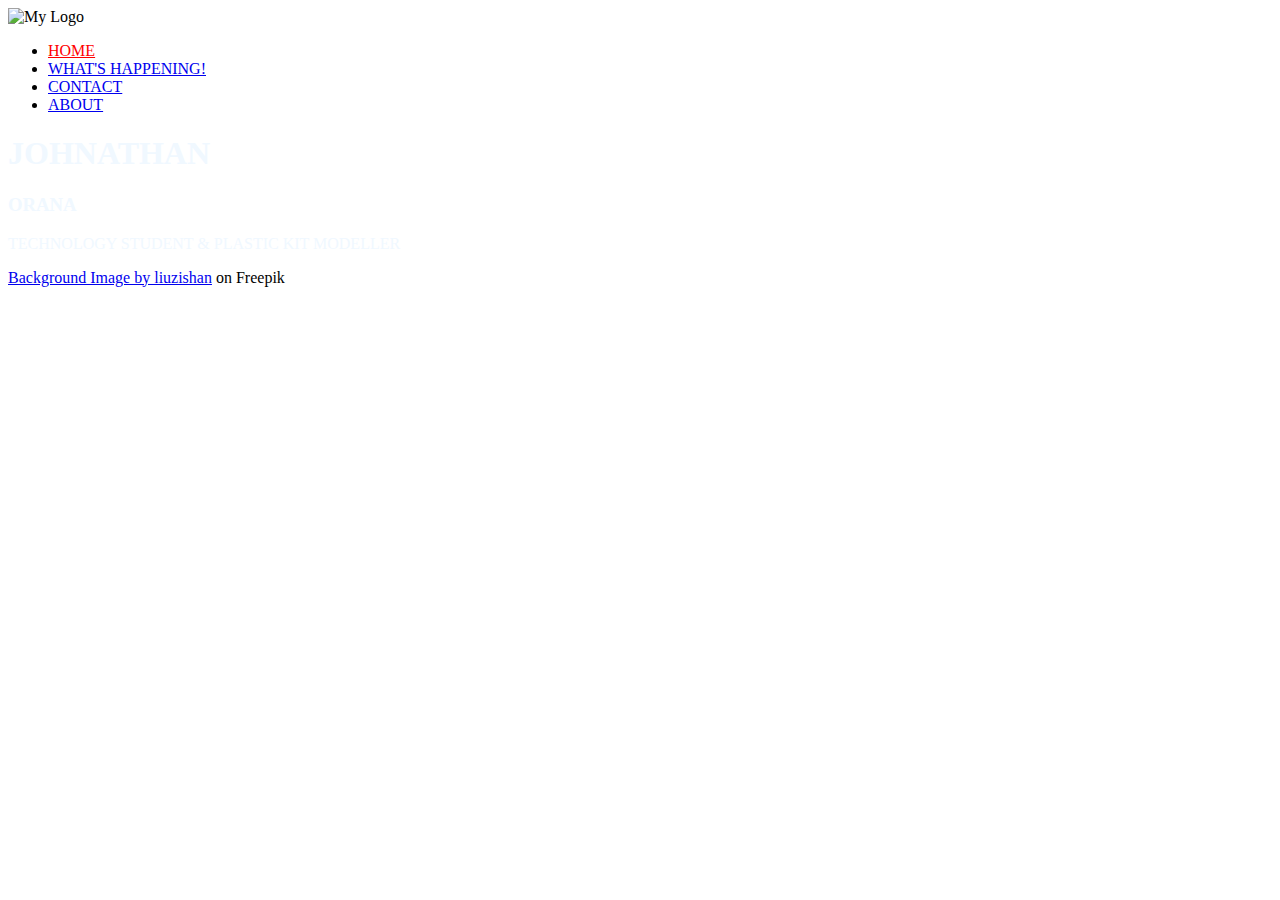
==== index.html @ 2ca0412c "Update index.html" ====
<!DOCTYPE html>
<html lang="en">
<head>
    <meta charset="UTF-8">
    <meta http-equiv="X-UA-Compatible" content="IE=edge">
    <meta name="viewport" content="width=device-width, initial-scale=1.0">
    <title>HOME | Johnathan</title>
    <link rel="stylesheet" href="https://github.com/jorana/jorana.github.io/main/style.css">
</head>
<body>
    <div class="header">
        <img class="logo" src="https://github.com/jorana/jorana.github.io/main/Images/Logo.PNG" alt="My Logo">
        <nav>
            <div class="nav-links">
                <ul>
                    <li><a href="#" style="color:red">HOME</a></li>
                    <li><a href="../Lab01/whats_happening.html">WHAT'S HAPPENING!</a></li>
                    <li><a href="../Lab01/contact.html">CONTACT</a></li>
                    <li><a href="../Lab01/about.html">ABOUT</a></li>
                </ul>
            </div>
        </nav>
        <div class="name">
            <h1 style="color:aliceblue;">JOHNATHAN</h1>
            <h3 style="color:aliceblue;">ORANA</h3>
            <p style="color:aliceblue;">TECHNOLOGY STUDENT & PLASTIC KIT MODELLER</p>
        </div>
        <div class="citation">
            <a href="https://www.freepik.com/free-vector/combination-circuit-head-shape-artificial-intelligence-moral-electronic-world-illustration_14803707.htm#query=technology%20background&position=4&from_view=keyword">
                Background Image by liuzishan</a> on Freepik
        </div>
    </div>

</body>
</html>
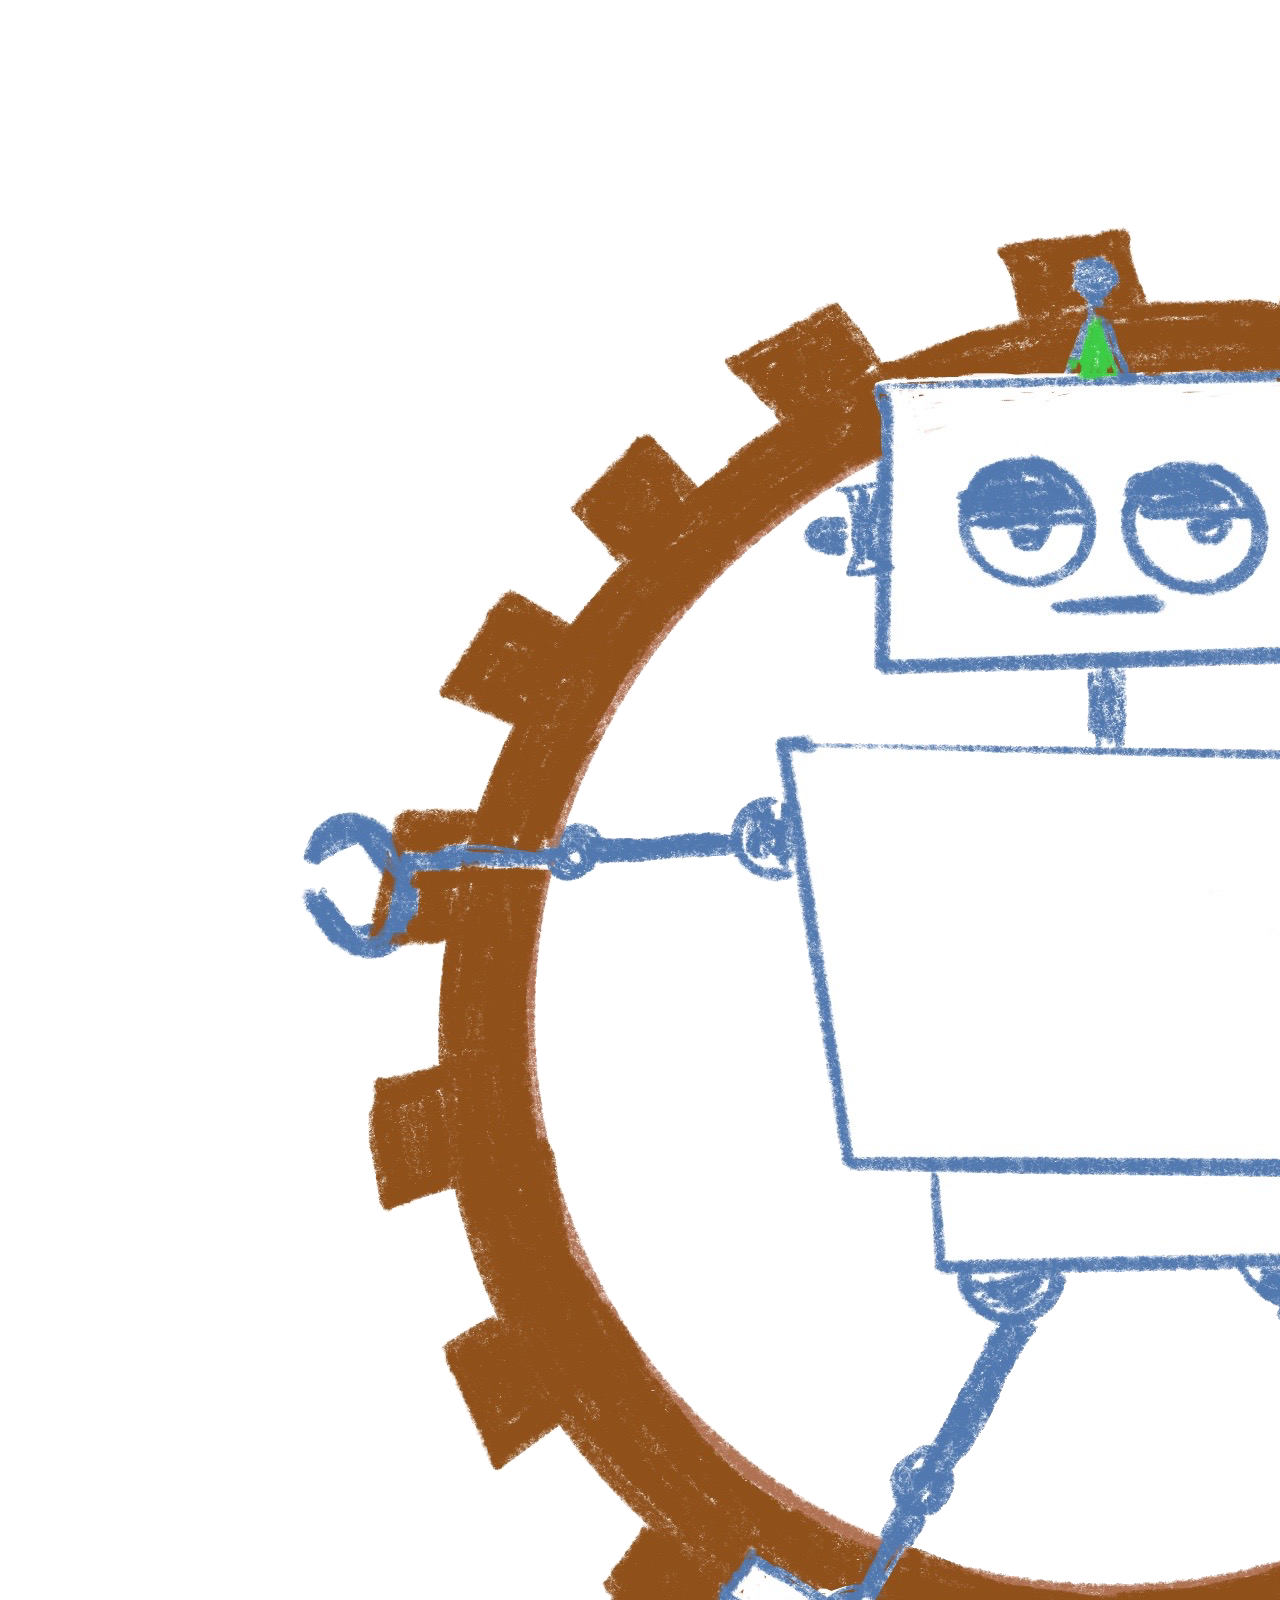
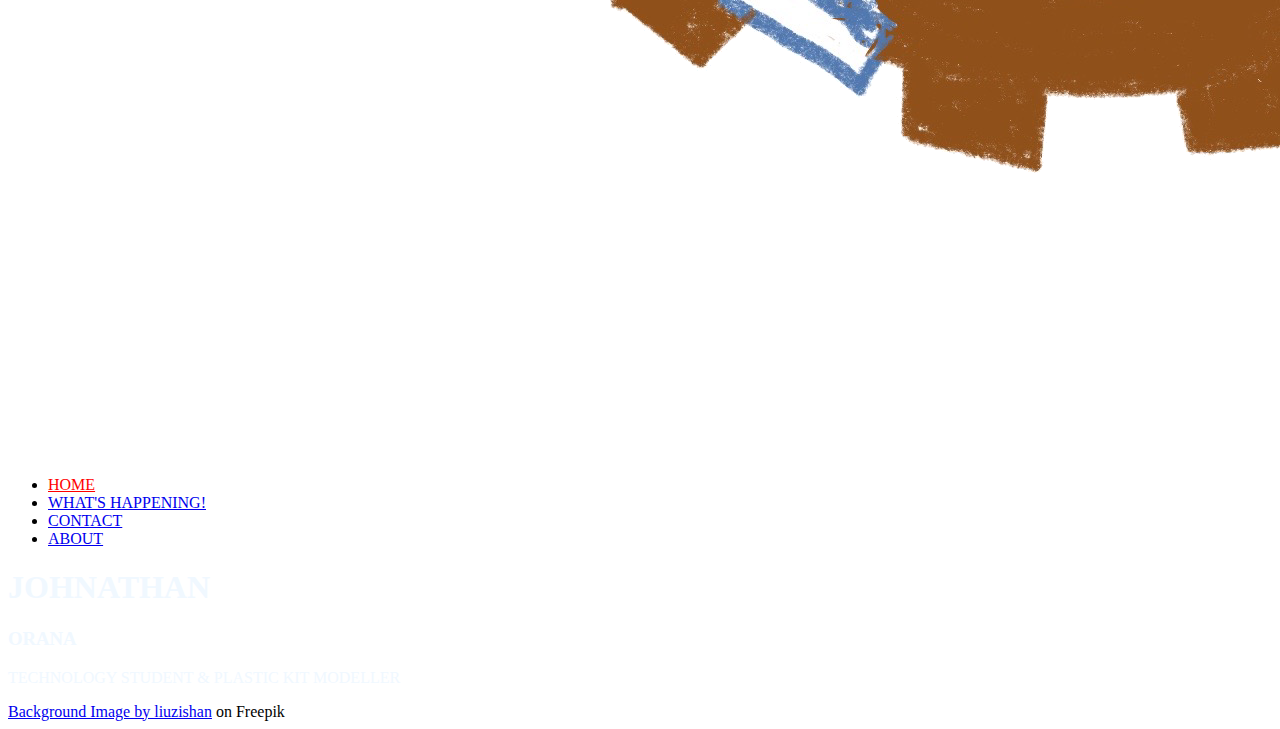
==== commit 70ce5d5c: "Update index.html" ====
--- a/index.html
+++ b/index.html
@@ -5,11 +5,11 @@
     <meta http-equiv="X-UA-Compatible" content="IE=edge">
     <meta name="viewport" content="width=device-width, initial-scale=1.0">
     <title>HOME | Johnathan</title>
-    <link rel="stylesheet" href="https://github.com/jorana/jorana.github.io/main/style.css">
+    <link rel="stylesheet" href="https://jorana.github.io/main/style.css">
 </head>
 <body>
     <div class="header">
-        <img class="logo" src="https://github.com/jorana/jorana.github.io/main/Images/Logo.PNG" alt="My Logo">
+        <img class="logo" src="/Images/Logo.PNG" alt="My Logo">
         <nav>
             <div class="nav-links">
                 <ul>
@@ -32,4 +32,4 @@
     </div>
 
 </body>
-</html>+</html>
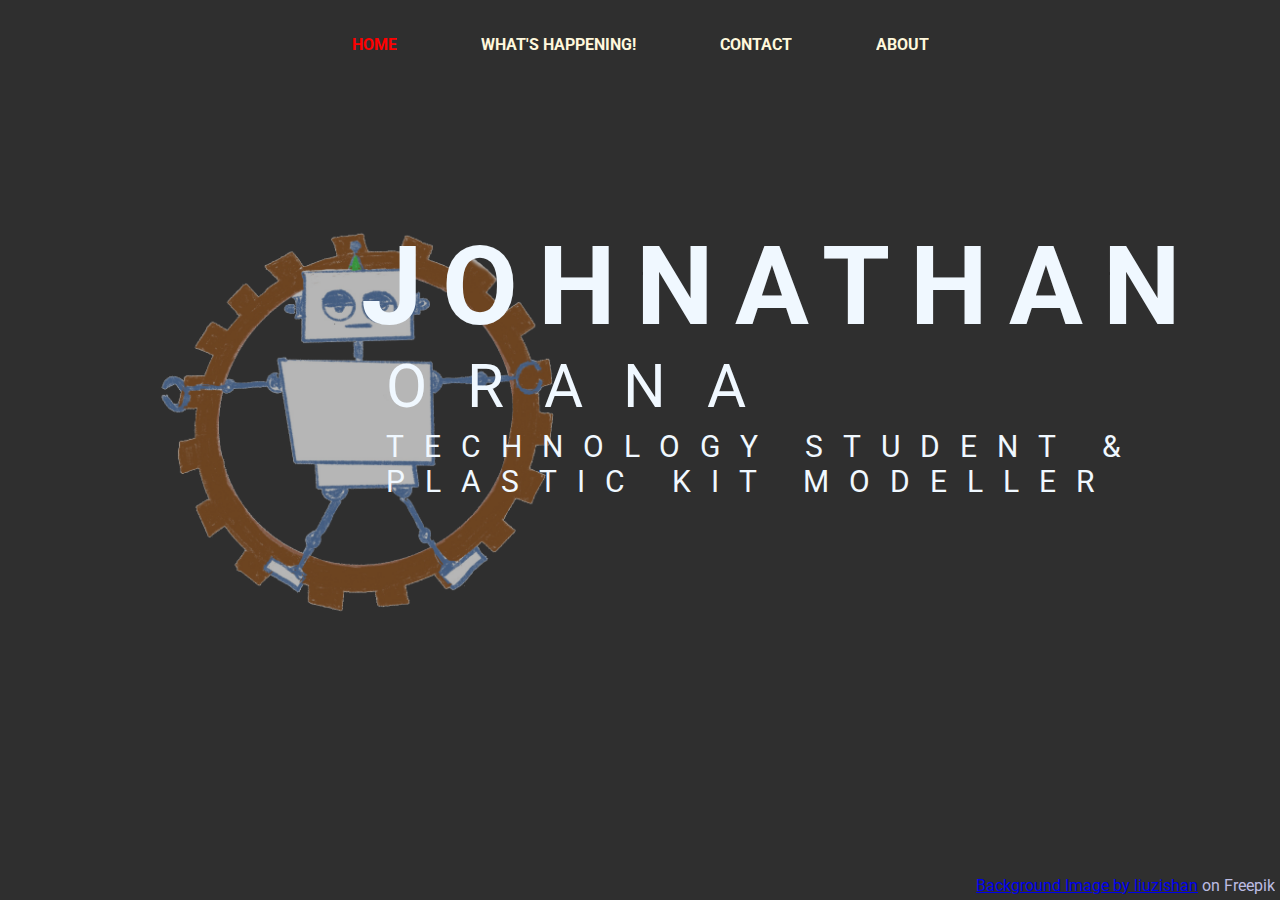
==== commit ff7b5736: "Update index.html" ====
--- a/index.html
+++ b/index.html
@@ -5,7 +5,7 @@
     <meta http-equiv="X-UA-Compatible" content="IE=edge">
     <meta name="viewport" content="width=device-width, initial-scale=1.0">
     <title>HOME | Johnathan</title>
-    <link rel="stylesheet" href="https://jorana.github.io/main/style.css">
+    <link rel="stylesheet" href="/style.css">
 </head>
 <body>
     <div class="header">
@@ -14,9 +14,9 @@
             <div class="nav-links">
                 <ul>
                     <li><a href="#" style="color:red">HOME</a></li>
-                    <li><a href="../Lab01/whats_happening.html">WHAT'S HAPPENING!</a></li>
-                    <li><a href="../Lab01/contact.html">CONTACT</a></li>
-                    <li><a href="../Lab01/about.html">ABOUT</a></li>
+                    <li><a href="/whats_happening.html">WHAT'S HAPPENING!</a></li>
+                    <li><a href="/contact.html">CONTACT</a></li>
+                    <li><a href="/about.html">ABOUT</a></li>
                 </ul>
             </div>
         </nav>
--- a/style.css
+++ b/style.css
@@ -0,0 +1,383 @@
+@import url('https://fonts.googleapis.com/css2?family=Roboto&display=swap');
+
+/*General CSS*/
+*{
+    overflow: scroll;
+    margin: 0;
+    padding: 0;
+    box-sizing: border-box;
+    font-family: 'Roboto', sans-serif;;
+}
+
+.header{
+    position: relative;
+    width: 100%;
+    height: 100vh;
+    display: flexbox;
+    background-image: linear-gradient(grey, lightgrey);
+    background-image: url(https://github.com/jorana/jorana.github.io/main/Images/Vector_2640.jpg);
+    background-position: center;
+    background-size: cover;
+}
+
+.header::before{
+    content: "";
+    position: absolute;
+    top: 0px;
+    right: 0pc;
+    bottom: 0px;
+    left: 0px;
+    background-color: rgba(0,0,0,0.75);
+}
+
+.nav-links{
+    width: 100%;
+    margin:auto;
+    padding: 35px 0;
+    display: flex;
+    align-items: center;
+    justify-content: center;
+}
+
+.nav-links ul li{
+    list-style: none;
+    font-weight: bold;
+    display: inline-block;
+    margin: 0 40px;
+    position: relative;
+}
+
+.nav-links ul li a{
+    text-decoration: none;
+    color:cornsilk;
+}
+
+.img{
+    position: absolute;
+    opacity:.65;
+    width: 500px;
+    left: -45px;
+    top: 10%;
+}
+
+.logo{
+    position: absolute;
+    opacity:.65;
+    width: 400px;
+    left: -25px;
+    top: 10%;
+}
+
+.citation{
+    position: absolute;
+    bottom: 5px;
+    right: 5px;
+    text-align: right;
+    color: rgb(188, 188, 226);
+}
+
+/*Main CSS*/
+
+.name {
+position:absolute;
+left: 50%;
+top: 65%;
+transform: translate(-50%, -50%);
+}
+
+h1 {
+    margin-left: 25px;
+    font-size: 50px;
+    letter-spacing: 5px;
+    font-weight: bold;
+}
+
+h3 {
+    margin-left: 50px;
+    font-size: 30px;
+    font-weight: 400;
+    letter-spacing: 50px;
+    margin-bottom: 7px;
+}
+
+p {
+    align-content:baseline;
+    margin-left: 50px;
+    font-size: 15px;
+    letter-spacing: 20px;
+}
+
+/*Contact Form*/
+
+.form {
+    position: inherit;
+    background: rgba(27,31,34,0.80);
+    width: 640px;
+    margin: 50px auto;
+    max-width: 97%;
+    border-radius: 4px;
+    padding: 55px 30px;
+}
+
+.form.title h2 {
+    letter-spacing: 6px;
+    border-bottom: 1px solid white;
+    display: inline-block;
+    padding-bottom: 32px;
+}
+
+form .half {
+    display: flex;
+    justify-content: space-between;
+}
+
+form .half .item {
+    display: flex;
+    flex-direction: column;
+    margin-bottom: 24px;
+    width: 48%;
+}
+
+form label {
+    display: block;
+    font-size: 13px;
+    letter-spacing: 3.5px;
+    margin-bottom: 16px;
+}
+
+form .half .item input {
+    border-radius: 4px;
+    border: 1px solid white;
+    outline: 0;
+    padding: 16px;
+    width: 100%;
+    height: 44px;
+    background: transparent;
+    font-size: 17px;
+}
+
+form .full {
+    margin-bottom: 24px;
+}
+
+form .full textarea {
+    background: transparent;
+    border-radius: 4px;
+    border: 1px solid white;
+    outline: 0;
+    padding: 12px 16px;
+    width: 100%;
+    height: 200px;
+    font-size: 17px;
+}
+
+form .action {
+    margin-bottom: 32px;
+}
+
+form .action input {
+    background: transparent;
+    border-radius: 4px;
+    border: 1px solid white;
+    cursor: pointer;
+    font-size: 13px;
+    font-weight: 600;
+    height: 44px;
+    letter-spacing: 3px;
+    outline: 0;
+    padding: 0 20px 0 22px;
+    margin-right: 10px;
+}
+
+form .icons a{
+    border:  1px solid white;
+    border-radius: 50%;
+    line-height: 36px;
+    text-align: center;
+    text-decoration: none;
+    font-stretch: 600;
+    width: 38px;
+    margin-right: 10px;
+}
+
+.icons:hover {
+    color: chartreuse;
+}
+
+label, h2, input, textarea {
+    color: antiquewhite;
+}
+
+/*About CSS*/
+
+.about {
+    position:absolute;
+    top: 45%;
+    margin-left: 20px;
+    margin-right: 20px;
+}
+
+h2 {
+    color:aliceblue;
+    font-size: 25x;
+    font-weight: 400;
+    margin-bottom: 20px;
+}
+
+h4 {
+    color:aliceblue;
+    font-size: 15px;
+    font-weight: 400;
+    margin-bottom: 30px;
+}
+
+p {
+    text-justify: auto;
+}
+
+/*Whats Happening CSS*/
+
+.container {
+    overflow:scroll;
+    display: grid;
+    padding: 20px;
+    gap: 5px;
+}
+
+.hobby1 {
+    position: relative;
+    text-align: center;
+    font-size: xx-large;
+}
+
+.hobby2 {
+    color: red;
+    position: relative;
+    text-align: center;
+    font-size: xx-large;
+}
+
+img {
+    width: 500px;
+}
+
+.hobby3 {
+    color: red;
+    text-align: center;
+}
+
+@media screen and ( min-width : 800px ) {body { background-color: #bbb; }
+#site 
+
+    /*General Desktop CSS*/
+    *{
+        margin: 0;
+        padding: 0;
+        box-sizing: border-box;
+        font-family: 'Roboto', sans-serif;;
+    }
+
+    .img{
+        position: absolute;
+        opacity:.65;
+        width: 500px;
+        left: 7%;
+        top: 20%;
+    }
+
+    .logo{
+        position: absolute;
+        opacity:.65;
+        width: 500px;
+        left: 7%;
+        top: 20%;
+    }
+
+    /*Main CSS*/
+    
+    .name {
+        position:absolute;
+        left: 60%;
+        top: 40%;
+        transform: translate(-50%, -50%);
+    }
+
+    h1 {
+        font-size: 110px;
+        letter-spacing: 20px;
+        font-weight: bold;
+    }
+
+    h3 {
+        font-size: 60px;
+        font-weight: 400;
+        letter-spacing: 40px;
+        margin-bottom: 7px;
+    }
+
+    p {
+        font-size: 30px;
+        letter-spacing: 20px;
+    }
+
+    /*About CSS*/
+
+    .about {
+        position:absolute;
+        left: 60%;
+        top: 50%;
+        transform: translate(-50%, -50%);
+    }
+
+    h2 {
+        color:aliceblue;
+        font-size: 40px;
+        font-weight: 400;
+        margin-bottom: 20px;
+    }
+
+    h4 {
+        color:aliceblue;
+        font-size: 20px;
+        font-weight: 400;
+        margin-bottom: 30px;
+    }
+
+    /*Whats Happening CSS*/
+
+    .container {
+        display: grid;
+        padding: 20px;
+        grid-template-columns: repeat (3, auto);
+        grid-template-rows: repeat (3, auto);
+        gap: 5px;
+    }
+
+    .hobby1 {
+        grid-column: 1/2;
+        grid-row: 1/2;
+        position: relative;
+        text-align: center;
+        font-size: xx-large;
+    }
+
+    .hobby2 {
+        grid-column: 2/3;
+        grid-row: 1/3;
+        color: red;
+        position: relative;
+        text-align: center;
+        font-size: xx-large;
+    }
+
+    img {
+        width: 500px;
+    }
+
+    .hobby3 {
+        grid-column: 1/2;
+        grid-row: 2/3;
+        color: red;
+        text-align: center;
+    }
+}
